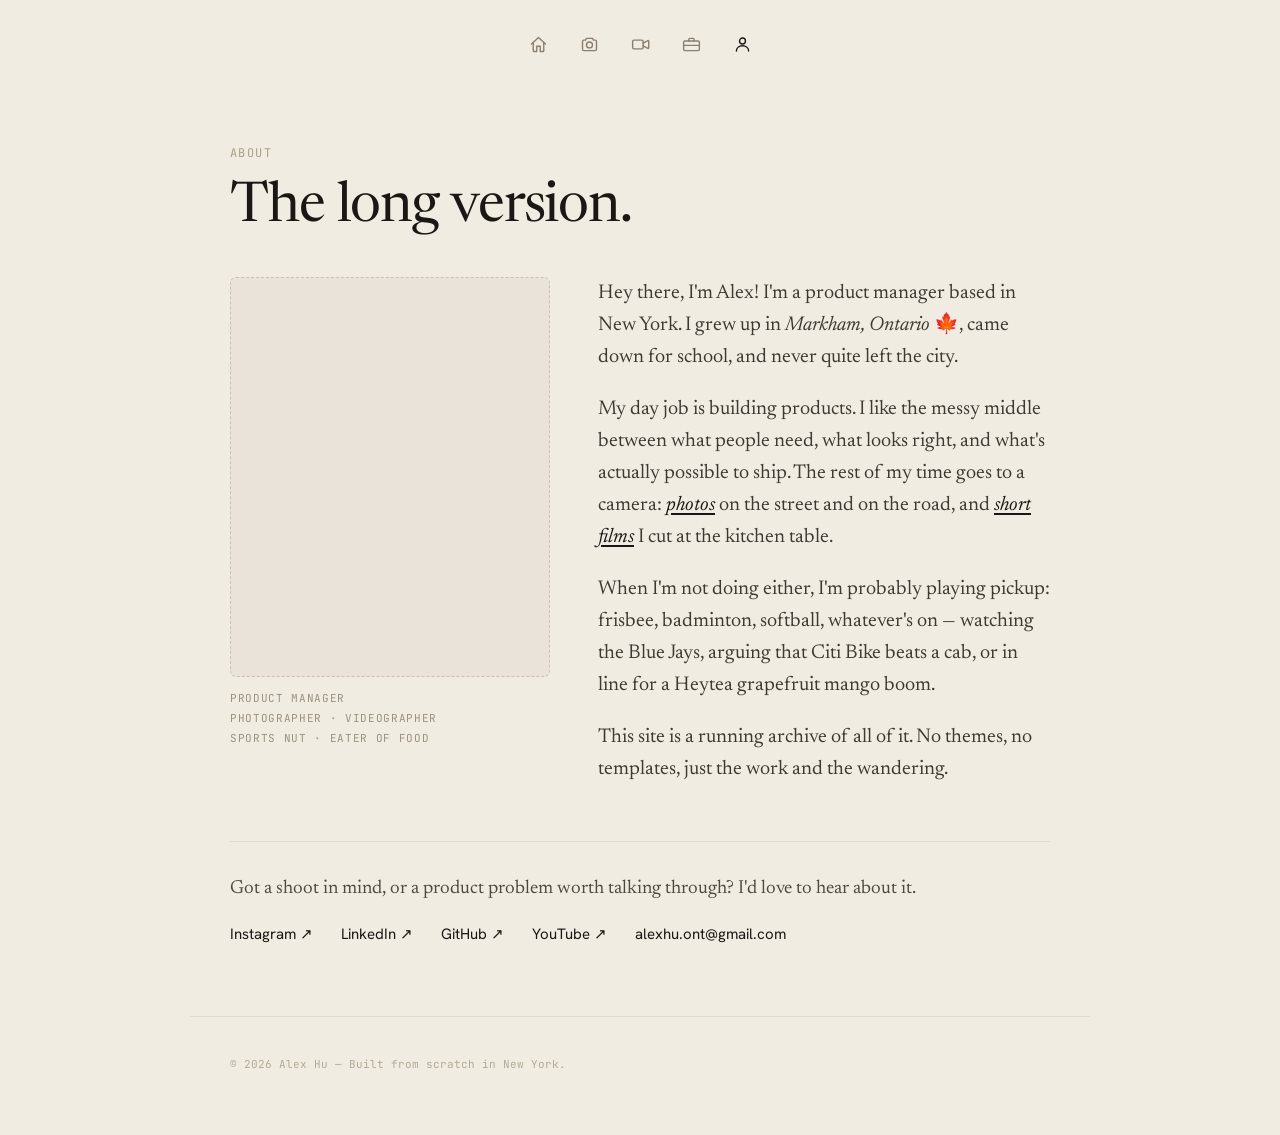
==== about.html @ 6176f82d "Portfolio site — initial" ====
<!DOCTYPE html>
<html lang="en">
<head>
<meta charset="utf-8">
<meta name="viewport" content="width=device-width, initial-scale=1">
<title>About — Alex Hu</title>
<link rel="preconnect" href="https://fonts.googleapis.com">
<link rel="preconnect" href="https://fonts.gstatic.com" crossorigin>
<link href="https://fonts.googleapis.com/css2?family=Newsreader:ital,opsz,wght@0,6..72,400;0,6..72,500;1,6..72,400;1,6..72,500&family=Hanken+Grotesk:wght@400;500;600&family=JetBrains+Mono:wght@400;500&display=swap" rel="stylesheet">
<link rel="stylesheet" href="style.css">
<script src="nav.js"></script>
</head>
<body>
<div style="font-family:'Hanken Grotesk',sans-serif;min-height:100vh;">

  <nav style="padding:34px 40px 6px;display:flex;justify-content:center;">
    <div style="display:flex;align-items:center;gap:30px;">
      <a href="index.html" class="nav-icon" title="Home" style="display:flex;color:#897F70;text-decoration:none;"><svg width="21" height="21" viewBox="0 0 24 24" fill="none" stroke="currentColor" stroke-width="1.6" stroke-linecap="round" stroke-linejoin="round"><path d="M4 11.5 12 4l8 7.5"/><path d="M6 10v9a1 1 0 0 0 1 1h3v-6h4v6h3a1 1 0 0 0 1-1v-9"/></svg></a>
      <a href="photos.html" class="nav-icon" title="Photos" style="display:flex;color:#897F70;text-decoration:none;"><svg width="21" height="21" viewBox="0 0 24 24" fill="none" stroke="currentColor" stroke-width="1.6" stroke-linecap="round" stroke-linejoin="round"><path d="M4 8.5a1.5 1.5 0 0 1 1.5-1.5h2l1-2h7l1 2h2A1.5 1.5 0 0 1 20 8.5v9A1.5 1.5 0 0 1 18.5 19h-13A1.5 1.5 0 0 1 4 17.5z"/><circle cx="12" cy="12.5" r="3.4"/></svg></a>
      <a href="videos.html" class="nav-icon" title="Videos" style="display:flex;color:#897F70;text-decoration:none;"><svg width="21" height="21" viewBox="0 0 24 24" fill="none" stroke="currentColor" stroke-width="1.6" stroke-linecap="round" stroke-linejoin="round"><rect x="3" y="7" width="12" height="10" rx="1.5"/><path d="M15 10.5 20.5 7.5a.6.6 0 0 1 .9.5v8a.6.6 0 0 1-.9.5L15 13.5"/></svg></a>
      <a href="work.html" class="nav-icon" title="Work" style="display:flex;color:#897F70;text-decoration:none;"><svg width="21" height="21" viewBox="0 0 24 24" fill="none" stroke="currentColor" stroke-width="1.6" stroke-linecap="round" stroke-linejoin="round"><rect x="3" y="8" width="18" height="11" rx="1.5"/><path d="M9 8V6a1 1 0 0 1 1-1h4a1 1 0 0 1 1 1v2"/><path d="M3 13h18"/></svg></a>
      <a href="about.html" class="nav-icon active" title="About" style="display:flex;color:#1B1714;text-decoration:none;"><svg width="21" height="21" viewBox="0 0 24 24" fill="none" stroke="currentColor" stroke-width="1.6" stroke-linecap="round" stroke-linejoin="round"><circle cx="12" cy="8" r="3.4"/><path d="M5 19.5c0-3.6 3.1-6 7-6s7 2.4 7 6"/></svg></a>
    </div>
  </nav>

  <header style="max-width:900px;margin:0 auto;padding:84px 40px 0;">
    <div style="font-family:'JetBrains Mono',monospace;font-size:12px;letter-spacing:0.12em;text-transform:uppercase;color:#aaa089;margin-bottom:18px;">About</div>
    <h1 style="font-family:'Newsreader',serif;font-weight:400;font-size:56px;line-height:1.04;letter-spacing:-0.02em;margin:0;color:#1B1714;">The long version.</h1>
  </header>

  <section class="about-grid" style="max-width:900px;margin:0 auto;padding:40px 40px 0;display:grid;grid-template-columns:320px 1fr;gap:48px;align-items:start;">
    <div>
      <div id="portrait-slot" class="img-slot r6" style="width:100%;aspect-ratio:4/5;">
        <div class="placeholder-label">Portrait</div>
      </div>
      <div style="font-family:'JetBrains Mono',monospace;font-size:11px;letter-spacing:0.06em;text-transform:uppercase;color:#9a917f;margin-top:12px;line-height:1.8;">Product Manager<br>Photographer · Videographer<br>Sports nut · Eater of food</div>
    </div>
    <div style="font-family:'Newsreader',serif;font-size:20px;line-height:1.6;color:#3e3a33;">
      <p style="margin:0 0 20px;">Hey there, I'm Alex! I'm a product manager based in New York. I grew up in <span style="font-style:italic;">Markham, Ontario</span> 🍁, came down for school, and never quite left the city.</p>
      <p style="margin:0 0 20px;">My day job is building products. I like the messy middle between what people need, what looks right, and what's actually possible to ship. The rest of my time goes to a camera: <a href="photos.html" class="prose-link" style="color:#1B1714;font-style:italic;text-decoration:underline;text-underline-offset:3px;">photos</a> on the street and on the road, and <a href="videos.html" class="prose-link" style="color:#1B1714;font-style:italic;text-decoration:underline;text-underline-offset:3px;">short films</a> I cut at the kitchen table.</p>
      <p style="margin:0 0 20px;">When I'm not doing either, I'm probably playing pickup: frisbee, badminton, softball, whatever's on — watching the Blue Jays, arguing that Citi Bike beats a cab, or in line for a Heytea grapefruit mango boom.</p>
      <p style="margin:0;">This site is a running archive of all of it. No themes, no templates, just the work and the wandering.</p>
    </div>
  </section>

  <section style="max-width:900px;margin:0 auto;padding:56px 40px 0;">
    <div style="border-top:1px solid #E2DBCC;padding-top:32px;">
      <p style="font-family:'Newsreader',serif;font-size:19px;line-height:1.55;color:#4f4942;margin:0 0 20px;">Got a shoot in mind, or a product problem worth talking through? I'd love to hear about it.</p>
      <div style="display:flex;gap:28px;flex-wrap:wrap;font-size:15px;">
        <a href="https://www.instagram.com/ah.50mm/" target="_blank" class="work-link" style="color:#1B1714;text-decoration:none;">Instagram ↗</a>
        <a href="https://www.linkedin.com/in/alex-hu00/" target="_blank" class="work-link" style="color:#1B1714;text-decoration:none;">LinkedIn ↗</a>
        <a href="https://github.com/alexhu00" target="_blank" class="work-link" style="color:#1B1714;text-decoration:none;">GitHub ↗</a>
        <a href="https://youtube.com" target="_blank" class="work-link" style="color:#1B1714;text-decoration:none;">YouTube ↗</a>
        <a href="mailto:alexhu.ont@gmail.com" class="work-link" style="color:#1B1714;text-decoration:none;">alexhu.ont@gmail.com</a>
      </div>
    </div>
  </section>

  <footer style="max-width:900px;margin:72px auto 0;padding:40px 40px 64px;border-top:1px solid #E2DBCC;">
    <div style="font-family:'JetBrains Mono',monospace;font-size:11px;color:#b3a997;">© 2026 Alex Hu — Built from scratch in New York.</div>
  </footer>

</div>

<script>
// Load portrait from content.json if provided
fetch('content.json').then(r => r.json()).then(data => {
  const src = data.about && data.about.portrait;
  if (src) {
    const slot = document.getElementById('portrait-slot');
    const img = document.createElement('img');
    img.src = src; img.alt = 'Alex Hu';
    img.onerror = () => { slot.innerHTML = '<div class="placeholder-label">Portrait</div>'; };
    slot.innerHTML = '';
    slot.appendChild(img);
    slot.classList.add('has-image');
  }
}).catch(() => {});
</script>
</body>
</html>
---- style.css ----
*, *::before, *::after { box-sizing: border-box; }

body {
  margin: 0;
  background: #F1ECE2;
  color: #1B1714;
  -webkit-font-smoothing: antialiased;
}

a { transition: color .25s ease; }

.img-slot {
  display: block;
  background: rgba(137,127,112,0.08);
  border: 1px dashed #cdc3ac;
  border-radius: 4px;
  position: relative;
  overflow: hidden;
}

.img-slot.r6 { border-radius: 6px; }

.img-slot img {
  width: 100%;
  height: 100%;
  object-fit: cover;
  display: block;
  border-radius: inherit;
}

.img-slot .placeholder-label {
  position: absolute;
  inset: 0;
  display: flex;
  align-items: center;
  justify-content: center;
  font-family: 'JetBrains Mono', monospace;
  font-size: 11px;
  letter-spacing: 0.06em;
  text-transform: uppercase;
  color: #b3a997;
  pointer-events: none;
}

.img-slot.has-image .placeholder-label { display: none; }

/* Photo grid: natural aspect ratio, no crop */
.img-slot.photo-natural { border: none; background: none; overflow: visible; }
.img-slot.photo-natural img { width: 100%; height: auto; object-fit: unset; border-radius: 4px; }

/* Scroll reveal */
.reveal {
  opacity: 0;
  transform: translateY(4px);
  transition: opacity 0.6s ease, transform 0.6s ease;
}
.reveal.visible {
  opacity: 1;
  transform: none;
}

.nav-icon:hover { color: #1B1714 !important; }
.nav-icon.active { color: #1B1714 !important; }

.footer-link:hover { color: #897F70 !important; }
.work-link:hover { color: #897F70 !important; }
.prose-link:hover { color: #897F70 !important; }

.status-btn {
  display: flex;
  align-items: center;
  gap: 10px;
  background: rgba(137,127,112,0.06);
  border: none;
  border-radius: 999px;
  padding: 6px 12px;
  cursor: pointer;
  -webkit-appearance: none;
  transition: background .2s ease, transform .2s ease, box-shadow .2s ease;
  box-shadow: 0 1px 2px rgba(27,23,20,0.03);
}
.status-btn:hover {
  background: rgba(137,127,112,0.14);
  transform: translateY(-1px);
  box-shadow: 0 3px 8px rgba(27,23,20,0.08);
}
.status-btn .arrow { transition: transform .35s ease; }
.status-btn:hover .arrow { transform: rotate(180deg); }

.tab-btn {
  font-family: 'JetBrains Mono', monospace;
  font-size: 12px;
  letter-spacing: 0.07em;
  text-transform: uppercase;
  border: none;
  border-radius: 999px;
  padding: 9px 18px;
  cursor: pointer;
  -webkit-appearance: none;
  transition: color .2s, background .2s;
}
.tab-btn.active { color: #1B1714; background: #E5DCC6; }
.tab-btn.inactive { color: #897F70; background: none; }
.tab-btn.inactive:hover { color: #1B1714; }

.lightbox {
  position: fixed;
  inset: 0;
  background: rgba(20,17,14,0.92);
  z-index: 50;
  display: flex;
  align-items: center;
  justify-content: center;
  cursor: zoom-out;
}
.lightbox img {
  max-width: 90vw;
  max-height: 90vh;
  object-fit: contain;
  border-radius: 4px;
  box-shadow: 0 30px 80px rgba(0,0,0,0.5);
}
.lightbox-close {
  position: absolute;
  top: 28px;
  right: 32px;
  width: 40px;
  height: 40px;
  border-radius: 999px;
  border: none;
  background: rgba(255,255,255,0.12);
  color: #f5f1e8;
  font-size: 20px;
  cursor: pointer;
  display: flex;
  align-items: center;
  justify-content: center;
}

@keyframes dotPulse {
  0% { box-shadow: 0 0 0 0 rgba(111,156,106,0.45); }
  70% { box-shadow: 0 0 0 10px rgba(111,156,106,0); }
  100% { box-shadow: 0 0 0 0 rgba(111,156,106,0); }
}
@keyframes waveWiggle {
  0%, 100% { transform: rotate(0deg); }
  15% { transform: rotate(-20deg); }
  30% { transform: rotate(16deg); }
  45% { transform: rotate(-16deg); }
  60% { transform: rotate(14deg); }
  75% { transform: rotate(-8deg); }
  90% { transform: rotate(4deg); }
}
@keyframes popIn {
  0% { transform: scale(0.3); opacity: 0.5; }
  60% { transform: scale(1.2); opacity: 1; }
  100% { transform: scale(1); opacity: 1; }
}
@keyframes cameraPop {
  0%   { transform: scale(0.5) rotate(-6deg); }
  15%  { transform: scale(1.25) rotate(3deg); }
  24%  { transform: scale(0.95) rotate(-2deg); }
  34%  { transform: scale(1.05) rotate(1deg); }
  100% { transform: scale(1) rotate(0deg); }
}
@keyframes laptopOpen {
  0%   { transform: scaleY(0.15); }
  40%  { transform: scaleY(1.18); }
  65%  { transform: scaleY(0.94); }
  100% { transform: scaleY(1); }
}
@keyframes basketballBounce {
  0%   { transform: translateY(0) scale(1,1); }
  15%  { transform: translateY(-26px) scale(1,1); }
  30%  { transform: translateY(0) scale(1.15,0.85); }
  45%  { transform: translateY(-14px) scale(1,1); }
  60%  { transform: translateY(0) scale(1.08,0.92); }
  72%  { transform: translateY(-6px) scale(1,1); }
  84%  { transform: translateY(0) scale(1.04,0.96); }
  100% { transform: translateY(0) scale(1,1); }
}
@keyframes ballHit {
  0%   { transform: translate(0, 0) scale(0.6); opacity: 0; }
  10%  { transform: scale(1); opacity: 1; }
  32%  { transform: scale(1.35); }
  40%  { transform: translate(0, 0) scale(1) rotate(0deg); opacity: 1; }
  100% { transform: translate(480px, -90px) rotate(720deg) scale(0.7); opacity: 0; }
}
@keyframes frisbeeFly {
  0%   { transform: translate(0, 0) scaleY(0.55); opacity: 0; }
  8%   { opacity: 1; }
  90%  { opacity: 1; }
  100% { transform: translate(300px, -42px) scaleY(0.55); opacity: 0; }
}
@keyframes trainDash {
  0%   { transform: translateX(0); opacity: 1; }
  100% { transform: translateX(-380px); opacity: 0; }
}
@keyframes flashPulse {
  0%, 16%  { opacity: 0; }
  22%      { opacity: 0.95; }
  32%, 100% { opacity: 0; }
}
@keyframes fadeUp {
  from { opacity: 0; transform: translateY(14px); }
  to   { opacity: 1; transform: none; }
}

.photo-grid-item { cursor: zoom-in; }
.photo-grid-item:hover .img-slot { opacity: 0.88; }

.work-card:hover { opacity: 0.85; }

@media (max-width: 700px) {
  .home-grid { grid-template-columns: repeat(2, 1fr) !important; }
  .work-grid-2 { grid-template-columns: 1fr !important; }
  .work-grid-3 { grid-template-columns: 1fr !important; }
  .about-grid { grid-template-columns: 1fr !important; }
  .video-grid { grid-template-columns: repeat(2, 1fr) !important; }
  .photo-grid { grid-template-columns: repeat(2, 1fr) !important; }
  nav { padding: 20px 20px 6px !important; }
  header { padding-left: 20px !important; padding-right: 20px !important; }
  section { padding-left: 20px !important; padding-right: 20px !important; }
  footer { padding-left: 20px !important; padding-right: 20px !important; }
  h1 { font-size: 38px !important; }
}
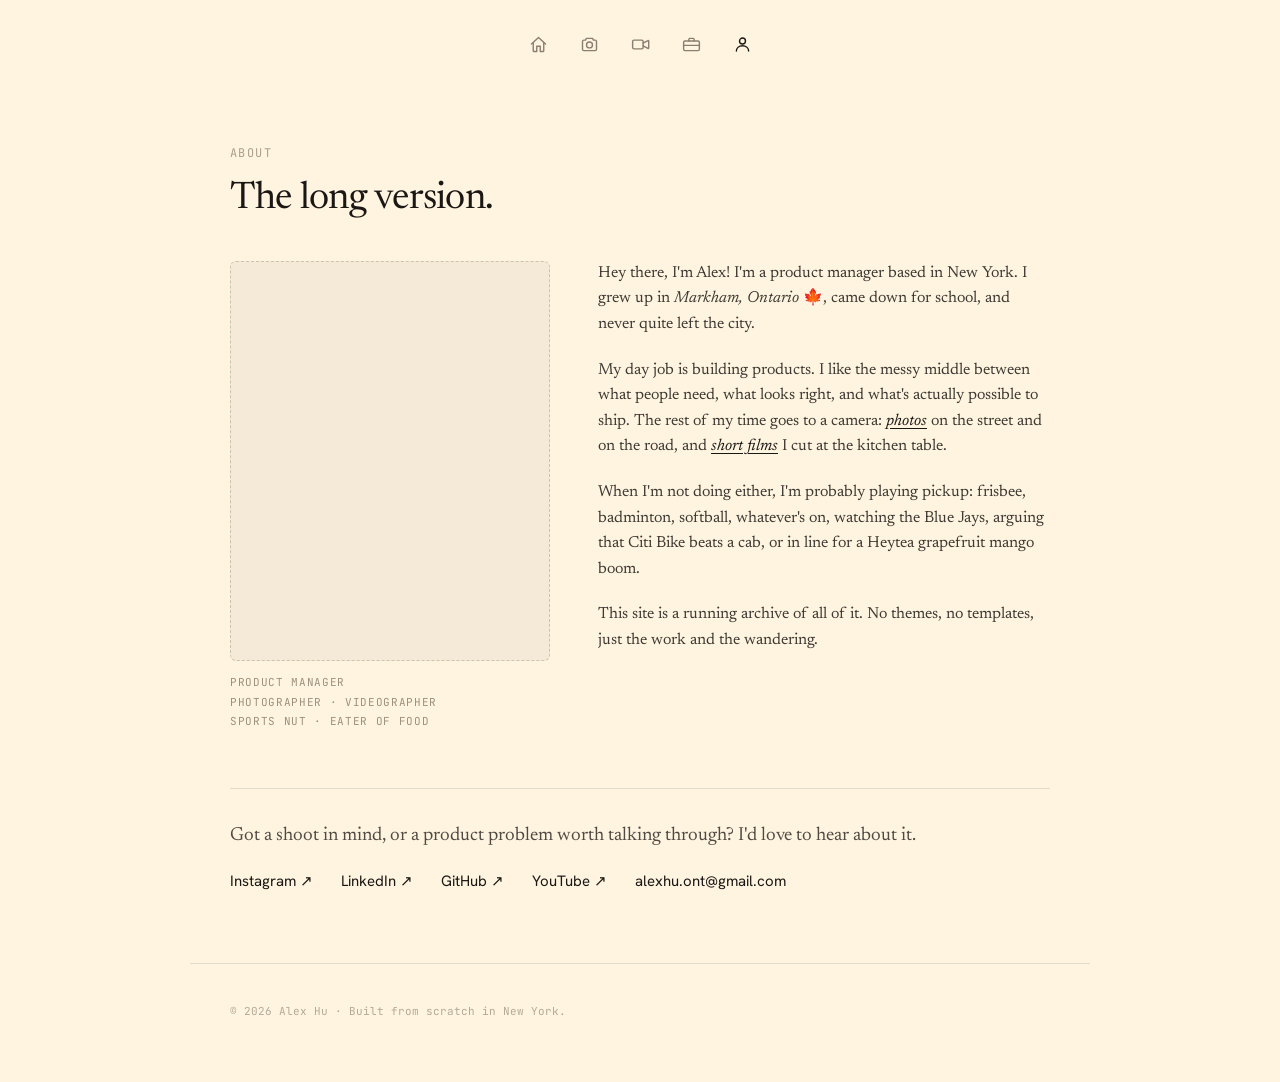
==== commit d6f39583: "Redesign home hero as animated subway map, populate work section, polish site details - Replace home" ====
--- a/about.html
+++ b/about.html
@@ -3,10 +3,11 @@
 <head>
 <meta charset="utf-8">
 <meta name="viewport" content="width=device-width, initial-scale=1">
-<title>About — Alex Hu</title>
+<title>About · Alex Hu</title>
 <link rel="preconnect" href="https://fonts.googleapis.com">
 <link rel="preconnect" href="https://fonts.gstatic.com" crossorigin>
 <link href="https://fonts.googleapis.com/css2?family=Newsreader:ital,opsz,wght@0,6..72,400;0,6..72,500;1,6..72,400;1,6..72,500&family=Hanken+Grotesk:wght@400;500;600&family=JetBrains+Mono:wght@400;500&display=swap" rel="stylesheet">
+<link rel="icon" type="image/svg+xml" href="favicon.svg">
 <link rel="stylesheet" href="style.css">
 <script src="nav.js"></script>
 </head>
@@ -24,27 +25,27 @@
   </nav>
 
   <header style="max-width:900px;margin:0 auto;padding:84px 40px 0;">
-    <div style="font-family:'JetBrains Mono',monospace;font-size:12px;letter-spacing:0.12em;text-transform:uppercase;color:#aaa089;margin-bottom:18px;">About</div>
-    <h1 style="font-family:'Newsreader',serif;font-weight:400;font-size:56px;line-height:1.04;letter-spacing:-0.02em;margin:0;color:#1B1714;">The long version.</h1>
+    <div class="reveal" style="font-family:'JetBrains Mono',monospace;font-size:12px;letter-spacing:0.12em;text-transform:uppercase;color:#aaa089;margin-bottom:18px;transition-delay:0.1s;">About</div>
+    <h1 class="reveal" style="font-family:'Newsreader',serif;font-weight:400;font-size:38px;line-height:1.1;letter-spacing:-0.02em;margin:0;color:#1B1714;transition-delay:0.1s;">The long version.</h1>
   </header>
 
   <section class="about-grid" style="max-width:900px;margin:0 auto;padding:40px 40px 0;display:grid;grid-template-columns:320px 1fr;gap:48px;align-items:start;">
-    <div>
+    <div class="reveal" style="transition-delay:0.1s;">
       <div id="portrait-slot" class="img-slot r6" style="width:100%;aspect-ratio:4/5;">
         <div class="placeholder-label">Portrait</div>
       </div>
       <div style="font-family:'JetBrains Mono',monospace;font-size:11px;letter-spacing:0.06em;text-transform:uppercase;color:#9a917f;margin-top:12px;line-height:1.8;">Product Manager<br>Photographer · Videographer<br>Sports nut · Eater of food</div>
     </div>
-    <div style="font-family:'Newsreader',serif;font-size:20px;line-height:1.6;color:#3e3a33;">
+    <div class="reveal" style="font-family:'Newsreader',serif;font-size:16px;line-height:1.6;color:#3e3a33;transition-delay:0.1s;">
       <p style="margin:0 0 20px;">Hey there, I'm Alex! I'm a product manager based in New York. I grew up in <span style="font-style:italic;">Markham, Ontario</span> 🍁, came down for school, and never quite left the city.</p>
       <p style="margin:0 0 20px;">My day job is building products. I like the messy middle between what people need, what looks right, and what's actually possible to ship. The rest of my time goes to a camera: <a href="photos.html" class="prose-link" style="color:#1B1714;font-style:italic;text-decoration:underline;text-underline-offset:3px;">photos</a> on the street and on the road, and <a href="videos.html" class="prose-link" style="color:#1B1714;font-style:italic;text-decoration:underline;text-underline-offset:3px;">short films</a> I cut at the kitchen table.</p>
-      <p style="margin:0 0 20px;">When I'm not doing either, I'm probably playing pickup: frisbee, badminton, softball, whatever's on — watching the Blue Jays, arguing that Citi Bike beats a cab, or in line for a Heytea grapefruit mango boom.</p>
+      <p style="margin:0 0 20px;">When I'm not doing either, I'm probably playing pickup: frisbee, badminton, softball, whatever's on, watching the Blue Jays, arguing that Citi Bike beats a cab, or in line for a Heytea grapefruit mango boom.</p>
       <p style="margin:0;">This site is a running archive of all of it. No themes, no templates, just the work and the wandering.</p>
     </div>
   </section>
 
   <section style="max-width:900px;margin:0 auto;padding:56px 40px 0;">
-    <div style="border-top:1px solid #E2DBCC;padding-top:32px;">
+    <div class="reveal" style="border-top:1px solid #E2DBCC;padding-top:32px;transition-delay:0.1s;">
       <p style="font-family:'Newsreader',serif;font-size:19px;line-height:1.55;color:#4f4942;margin:0 0 20px;">Got a shoot in mind, or a product problem worth talking through? I'd love to hear about it.</p>
       <div style="display:flex;gap:28px;flex-wrap:wrap;font-size:15px;">
         <a href="https://www.instagram.com/ah.50mm/" target="_blank" class="work-link" style="color:#1B1714;text-decoration:none;">Instagram ↗</a>
@@ -57,7 +58,7 @@
   </section>
 
   <footer style="max-width:900px;margin:72px auto 0;padding:40px 40px 64px;border-top:1px solid #E2DBCC;">
-    <div style="font-family:'JetBrains Mono',monospace;font-size:11px;color:#b3a997;">© 2026 Alex Hu — Built from scratch in New York.</div>
+    <div style="font-family:'JetBrains Mono',monospace;font-size:11px;color:#b3a997;">© 2026 Alex Hu · Built from scratch in New York.</div>
   </footer>
 
 </div>
--- a/style.css
+++ b/style.css
@@ -1,8 +1,10 @@
 *, *::before, *::after { box-sizing: border-box; }
+
+html { scroll-behavior: smooth; }
 
 body {
   margin: 0;
-  background: #F1ECE2;
+  background: #FEF4E0;
   color: #1B1714;
   -webkit-font-smoothing: antialiased;
 }
@@ -102,6 +104,29 @@
 .tab-btn.active { color: #1B1714; background: #E5DCC6; }
 .tab-btn.inactive { color: #897F70; background: none; }
 .tab-btn.inactive:hover { color: #1B1714; }
+
+.link-cta {
+  display: inline-flex;
+  align-items: center;
+  gap: 8px;
+  background: #1B1714;
+  color: #F1ECE2 !important;
+  font-family: 'JetBrains Mono', monospace;
+  font-size: 13px;
+  letter-spacing: 0.02em;
+  text-decoration: none;
+  padding: 12px 20px;
+  border-radius: 999px;
+  transition: background .2s ease, transform .2s ease, box-shadow .2s ease;
+  box-shadow: 0 1px 2px rgba(27,23,20,0.08);
+}
+.link-cta:hover {
+  background: #3a332c;
+  transform: translateY(-1px);
+  box-shadow: 0 6px 16px rgba(27,23,20,0.18);
+}
+.link-cta .arrow { display:inline-block; transition: transform .25s ease; }
+.link-cta:hover .arrow { transform: translateX(3px); }
 
 .lightbox {
   position: fixed;
@@ -205,6 +230,113 @@
   from { opacity: 0; transform: translateY(14px); }
   to   { opacity: 1; transform: none; }
 }
+@keyframes pingPulse {
+  0%   { transform: scale(1); opacity: 0.6; }
+  100% { transform: scale(3.2); opacity: 0; }
+}
+
+/* Home hero — animated subway map */
+.hero-section { background: #FEF4E0; }
+.hero { position: relative; width: 100%; height: 100vh; height: 100dvh; overflow: hidden; }
+.city-toggle-input { position: absolute; width: 0; height: 0; opacity: 0; pointer-events: none; }
+
+.hero-map-wrap { position: absolute; inset: 0; }
+.k-map { position: absolute; inset: 0; width: 100%; height: 100%; display: block; }
+.k-line { cursor: pointer; }
+.k-track { transition: stroke-width .25s ease; stroke-dasharray: 2000; stroke-dashoffset: 2000; }
+.k-train { pointer-events: none; opacity: 0; }
+.k-stopgrp { opacity: 0; transition: opacity .3s ease; pointer-events: none; }
+
+.station-chip-layer { position: absolute; inset: 0; pointer-events: none; z-index: 4; overflow: hidden; }
+
+#k-torMap, #k-torStops { display: none; }
+#k-city:checked ~ .hero-map-wrap #k-nycMap,
+#k-city:checked ~ .hero-map-wrap #k-nycStops { display: none; }
+#k-city:checked ~ .hero-map-wrap #k-torMap,
+#k-city:checked ~ .hero-map-wrap #k-torStops { display: block; }
+
+.k-map:has(#k1-7:hover) #ks-7,
+.k-map:has(#k1-L:hover) #ks-L,
+.k-map:has(#k1-6:hover) #ks-6,
+.k-map:has(#k1-E:hover) #ks-E,
+.k-map:has(#k1-Q:hover) #ks-Q,
+.k-map:has(#k1-M:hover) #ks-M,
+.k-map:has(#kt-1:hover) #kts-1,
+.k-map:has(#kt-2:hover) #kts-2,
+.k-map:has(#kt-5:hover) #kts-5,
+.k-map:has(#kt-4:hover) #kts-4,
+.k-map:has(#kt-sc:hover) #kts-sc { opacity: 1; }
+
+.k-map:has(#k1-7:hover) #k-7,
+.k-map:has(#k1-L:hover) #k-L,
+.k-map:has(#k1-6:hover) #k-6,
+.k-map:has(#k1-E:hover) #k-E,
+.k-map:has(#k1-Q:hover) #k-Q,
+.k-map:has(#k1-M:hover) #k-M,
+.k-map:has(#kt-1:hover) #ktr-1,
+.k-map:has(#kt-2:hover) #ktr-2,
+.k-map:has(#kt-5:hover) #ktr-5,
+.k-map:has(#kt-4:hover) #ktr-4 { stroke-width: 6; }
+
+.hero-topbar { position: absolute; top: 22px; left: 0; right: 0; max-width: 1200px; margin: 0 auto; padding: 0 44px; display: grid; grid-template-columns: 1fr auto 1fr; align-items: center; column-gap: 14px; z-index: 3; pointer-events: none; }
+.hero-topbar-spacer { grid-column: 3; }
+.hero-nav { grid-column: 2; display: flex; justify-content: center; gap: 30px; pointer-events: auto; }
+.hero-city-toggle { grid-column: 1; justify-self: start; pointer-events: auto; }
+.hero-menu-btn { display: none; }
+.hero-mobile-menu { display: none; }
+.hero-menu-backdrop { display: none; }
+
+.hero-content { position: relative; max-width: 1200px; margin: 0 auto; height: 100%; z-index: 2; pointer-events: none; }
+.hero-intro { position: absolute; left: 0; bottom: 46px; padding: 0 44px; max-width: 600px; pointer-events: none; opacity: 0; transform: translateY(4px); transition: opacity .6s ease, transform .6s ease; }
+.hero-intro.visible { opacity: 1; transform: none; }
+.hero-intro h1 { font-family: 'Crimson Text', serif; font-weight: 400; font-size: 34px; line-height: 1.05; letter-spacing: -0.01em; margin: 0; color: #1B1714; }
+.hero-intro p { font-family: 'Crimson Text', serif; font-size: 15px; line-height: 1.5; color: #6a635a; margin: 10px 0 12px; max-width: 420px; }
+.hero-hint { font-family: 'IBM Plex Mono', monospace; font-size: 9px; letter-spacing: 0.04em; color: #c3b99e; margin: 0; pointer-events: auto; }
+
+.city-toggle { display: inline-flex; align-items: center; gap: 8px; background: #FEF4E0; border: 1px solid rgba(27,23,20,0.14); border-radius: 999px; padding: 7px 14px; cursor: pointer; font-family: 'IBM Plex Mono', monospace; font-size: 12px; letter-spacing: 0.08em; box-shadow: 0 1px 4px rgba(27,23,20,0.1); pointer-events: auto; }
+.toggle-divider { width: 1px; height: 11px; background: rgba(137,127,112,0.35); }
+.lbl-nyc { color: #1B1714; font-weight: 700; }
+.lbl-tor { color: #b0a488; font-weight: 700; }
+#k-city:checked ~ .hero-topbar .lbl-nyc { color: #b0a488; }
+#k-city:checked ~ .hero-topbar .lbl-tor { color: #1B1714; }
+
+.station-chip { position: absolute; top: 0; left: 0; opacity: 0; pointer-events: none; transition: opacity .15s ease; z-index: 6; width: max-content; max-width: 220px; text-align: center; background: #FEF4E0; border: 1px solid rgba(0,0,0,0.08); border-radius: 8px; padding: 9px 16px; box-shadow: 0 2px 10px rgba(27,23,20,0.15); }
+.station-chip.visible { opacity: 1; }
+.station-chip .chip-label { display: block; font-family: 'IBM Plex Mono', monospace; font-size: 11px; font-weight: 700; letter-spacing: 0.05em; text-transform: uppercase; color: #1B1714; }
+.station-chip .chip-desc { display: block; font-family: 'Crimson Text', serif; font-style: italic; font-size: 13px; color: #4f4942; margin-top: 2px; }
+
+.hero-scroll-cue { position: absolute; left: 50%; bottom: 28px; transform: translateX(-50%); display: flex; flex-direction: column; align-items: center; gap: 8px; z-index: 3; color: #897F70; text-decoration: none; font-family: 'IBM Plex Mono', monospace; font-size: 10px; letter-spacing: 0.12em; text-transform: uppercase; pointer-events: auto; }
+.hero-scroll-cue:hover { color: #1B1714; }
+.hero-scroll-cue svg { animation: scrollBounce 1.8s ease-in-out infinite; }
+@keyframes scrollBounce {
+  0%, 100% { transform: translateY(0); opacity: 0.6; }
+  50%      { transform: translateY(5px); opacity: 1; }
+}
+
+@media (max-width: 700px) {
+  .hero { display: flex; flex-direction: column; }
+  .hero-map-wrap { position: relative; flex: 0 0 66vh; flex: 0 0 66dvh; }
+  .hero-map-wrap::after { content: ''; position: absolute; left: 0; right: 0; bottom: 0; height: 60px; background: linear-gradient(to bottom, rgba(254,244,224,0), #FEF4E0); pointer-events: none; }
+
+  .hero-topbar { top: 16px; padding: 0 16px; column-gap: 10px; grid-template-columns: auto auto; justify-content: space-between; }
+  .hero-topbar-spacer { display: none; }
+  .hero-nav { display: none; }
+  .hero-city-toggle { grid-column: 1; padding: 6px 10px; font-size: 10px; gap: 6px; }
+
+  .hero-menu-btn { grid-column: 2; justify-self: end; display: flex; align-items: center; justify-content: center; width: 32px; height: 32px; border-radius: 999px; background: #FEF4E0; border: 1px solid rgba(27,23,20,0.14); box-shadow: 0 1px 4px rgba(27,23,20,0.1); color: #1B1714; cursor: pointer; pointer-events: auto; }
+
+  #hero-menu-toggle:checked ~ .hero-menu-backdrop { display: block; }
+  #hero-menu-toggle:checked ~ .hero-mobile-menu { display: flex; }
+  .hero-menu-backdrop { position: fixed; inset: 0; background: rgba(27,23,20,0.35); z-index: 19; }
+  .hero-mobile-menu { position: fixed; top: 0; right: 0; bottom: 0; width: 68vw; max-width: 270px; flex-direction: column; gap: 2px; background: #FEF4E0; z-index: 20; padding: 84px 28px 28px; box-shadow: -10px 0 30px rgba(27,23,20,0.16); }
+  .hero-mobile-menu a { font-family: 'Crimson Text', serif; font-size: 21px; color: #1B1714; text-decoration: none; padding: 13px 0; border-bottom: 1px solid rgba(27,23,20,0.08); }
+
+  .hero-content { max-width: none; height: auto; flex: 1; display: flex; flex-direction: column; justify-content: flex-end; padding-bottom: 16px; }
+  .hero-intro { position: static; padding: 0 20px 0; max-width: none; pointer-events: auto; }
+  .hero-intro h1 { font-size: 28px; }
+  .hero-intro p { margin: 8px 0 10px; }
+  .hero-scroll-cue { position: static; align-self: center; transform: none; margin-top: 14px; }
+}
 
 .photo-grid-item { cursor: zoom-in; }
 .photo-grid-item:hover .img-slot { opacity: 0.88; }
@@ -220,7 +352,7 @@
   .photo-grid { grid-template-columns: repeat(2, 1fr) !important; }
   nav { padding: 20px 20px 6px !important; }
   header { padding-left: 20px !important; padding-right: 20px !important; }
-  section { padding-left: 20px !important; padding-right: 20px !important; }
+  section:not(.hero-section) { padding-left: 20px !important; padding-right: 20px !important; }
   footer { padding-left: 20px !important; padding-right: 20px !important; }
   h1 { font-size: 38px !important; }
 }
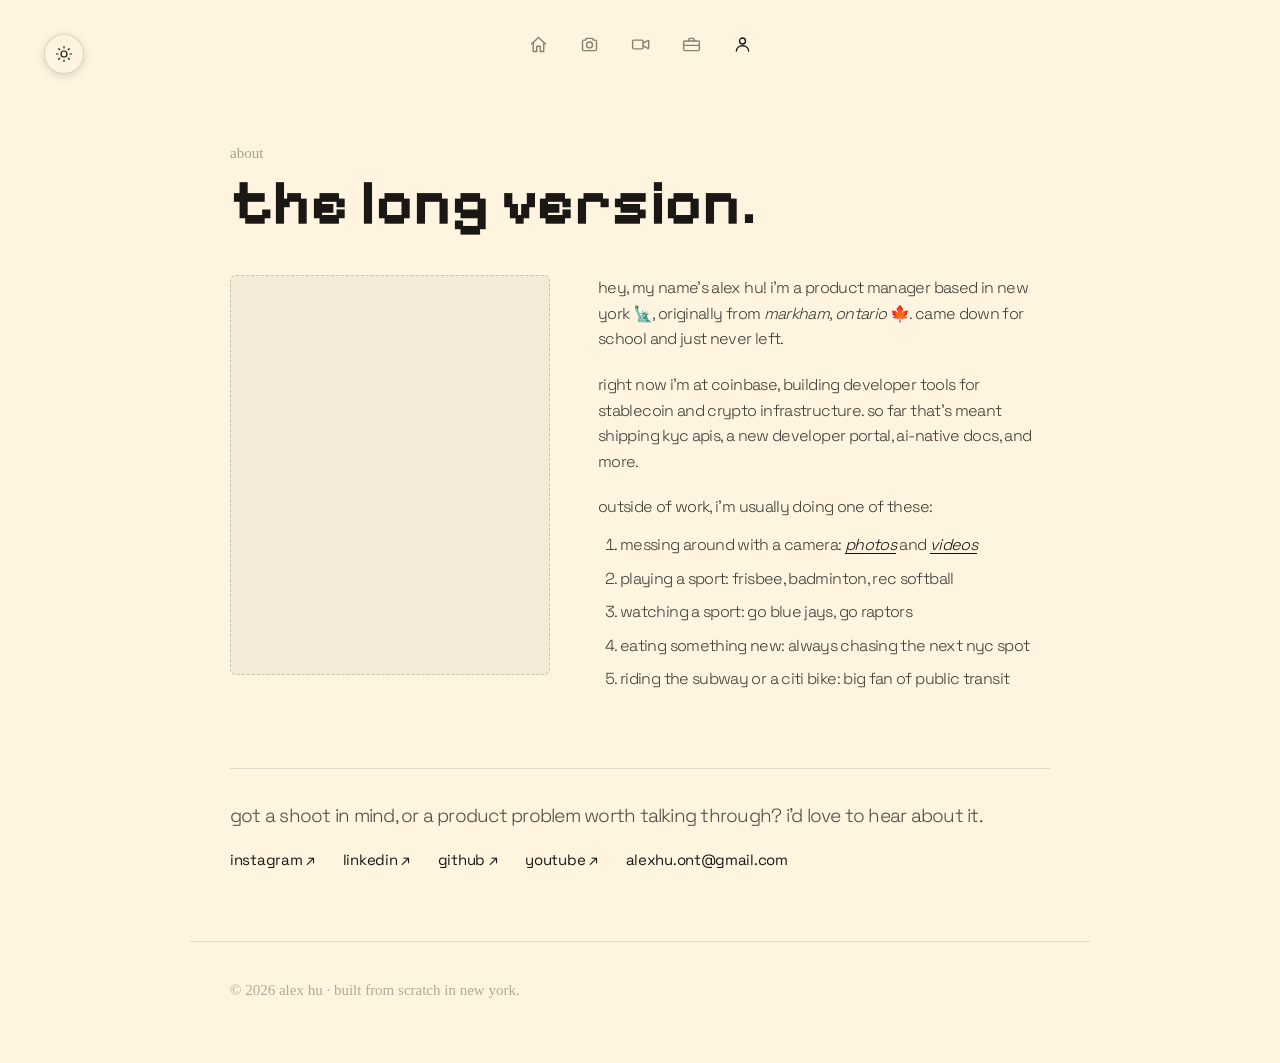
==== commit a14d9b9d: "Rebrand site to a unified pixel/bitmap type system, add dark mode, and polish bio copy - Adopt PP Ne" ====
--- a/about.html
+++ b/about.html
@@ -6,7 +6,7 @@
 <title>About · Alex Hu</title>
 <link rel="preconnect" href="https://fonts.googleapis.com">
 <link rel="preconnect" href="https://fonts.gstatic.com" crossorigin>
-<link href="https://fonts.googleapis.com/css2?family=Newsreader:ital,opsz,wght@0,6..72,400;0,6..72,500;1,6..72,400;1,6..72,500&family=Hanken+Grotesk:wght@400;500;600&family=JetBrains+Mono:wght@400;500&display=swap" rel="stylesheet">
+<link href="https://fonts.googleapis.com/css2?family=Newsreader:ital,opsz,wght@0,6..72,400;0,6..72,500;1,6..72,400;1,6..72,500&family=Hanken+Grotesk:wght@400;500;600&family=JetBrains+Mono:wght@400;500&family=Space+Grotesk:wght@300;400;500;600;700&family=Outfit:wght@400;500;600&family=Pixelify+Sans:wght@400;500;600;700&display=swap" rel="stylesheet">
 <link rel="icon" type="image/svg+xml" href="favicon.svg">
 <link rel="stylesheet" href="style.css">
 <script src="nav.js"></script>
@@ -14,7 +14,7 @@
 <body>
 <div style="font-family:'Hanken Grotesk',sans-serif;min-height:100vh;">
 
-  <nav style="padding:34px 40px 6px;display:flex;justify-content:center;">
+  <nav class="desktop-nav" style="padding:34px 40px 6px;display:flex;justify-content:center;">
     <div style="display:flex;align-items:center;gap:30px;">
       <a href="index.html" class="nav-icon" title="Home" style="display:flex;color:#897F70;text-decoration:none;"><svg width="21" height="21" viewBox="0 0 24 24" fill="none" stroke="currentColor" stroke-width="1.6" stroke-linecap="round" stroke-linejoin="round"><path d="M4 11.5 12 4l8 7.5"/><path d="M6 10v9a1 1 0 0 0 1 1h3v-6h4v6h3a1 1 0 0 0 1-1v-9"/></svg></a>
       <a href="photos.html" class="nav-icon" title="Photos" style="display:flex;color:#897F70;text-decoration:none;"><svg width="21" height="21" viewBox="0 0 24 24" fill="none" stroke="currentColor" stroke-width="1.6" stroke-linecap="round" stroke-linejoin="round"><path d="M4 8.5a1.5 1.5 0 0 1 1.5-1.5h2l1-2h7l1 2h2A1.5 1.5 0 0 1 20 8.5v9A1.5 1.5 0 0 1 18.5 19h-13A1.5 1.5 0 0 1 4 17.5z"/><circle cx="12" cy="12.5" r="3.4"/></svg></a>
@@ -34,13 +34,18 @@
       <div id="portrait-slot" class="img-slot r6" style="width:100%;aspect-ratio:4/5;">
         <div class="placeholder-label">Portrait</div>
       </div>
-      <div style="font-family:'JetBrains Mono',monospace;font-size:11px;letter-spacing:0.06em;text-transform:uppercase;color:#9a917f;margin-top:12px;line-height:1.8;">Product Manager<br>Photographer · Videographer<br>Sports nut · Eater of food</div>
     </div>
     <div class="reveal" style="font-family:'Newsreader',serif;font-size:16px;line-height:1.6;color:#3e3a33;transition-delay:0.1s;">
-      <p style="margin:0 0 20px;">Hey there, I'm Alex! I'm a product manager based in New York. I grew up in <span style="font-style:italic;">Markham, Ontario</span> 🍁, came down for school, and never quite left the city.</p>
-      <p style="margin:0 0 20px;">My day job is building products. I like the messy middle between what people need, what looks right, and what's actually possible to ship. The rest of my time goes to a camera: <a href="photos.html" class="prose-link" style="color:#1B1714;font-style:italic;text-decoration:underline;text-underline-offset:3px;">photos</a> on the street and on the road, and <a href="videos.html" class="prose-link" style="color:#1B1714;font-style:italic;text-decoration:underline;text-underline-offset:3px;">short films</a> I cut at the kitchen table.</p>
-      <p style="margin:0 0 20px;">When I'm not doing either, I'm probably playing pickup: frisbee, badminton, softball, whatever's on, watching the Blue Jays, arguing that Citi Bike beats a cab, or in line for a Heytea grapefruit mango boom.</p>
-      <p style="margin:0;">This site is a running archive of all of it. No themes, no templates, just the work and the wandering.</p>
+      <p style="margin:0 0 20px;">Hey, my name's Alex Hu! I'm a product manager based in New York 🗽, originally from <span style="font-style:italic;">Markham, Ontario</span> 🍁. Came down for school and just never left.</p>
+      <p style="margin:0 0 20px;">Right now I'm at Coinbase, building developer tools for stablecoin and crypto infrastructure. So far that's meant shipping KYC APIs, a new developer portal, AI-native docs, and more.</p>
+      <p style="margin:0 0 12px;">Outside of work, I'm usually doing one of these:</p>
+      <ol style="margin:0 0 20px;padding-left:22px;">
+        <li style="margin:0 0 8px;">Messing around with a camera: <a href="photos.html" class="prose-link" style="color:#1B1714;font-style:italic;text-decoration:underline;text-underline-offset:3px;">photos</a> and <a href="videos.html" class="prose-link" style="color:#1B1714;font-style:italic;text-decoration:underline;text-underline-offset:3px;">videos</a></li>
+        <li style="margin:0 0 8px;">Playing a sport: frisbee, badminton, rec softball</li>
+        <li style="margin:0 0 8px;">Watching a sport: go Blue Jays, go Raptors</li>
+        <li style="margin:0 0 8px;">Eating something new: always chasing the next NYC spot</li>
+        <li style="margin:0;">Riding the subway or a Citi Bike: big fan of public transit</li>
+      </ol>
     </div>
   </section>
 
@@ -78,5 +83,18 @@
   }
 }).catch(() => {});
 </script>
+
+<button class="theme-toggle" onclick="toggleTheme()" aria-label="Toggle dark mode">
+  <svg class="icon-sun" width="18" height="18" viewBox="0 0 24 24" fill="none" stroke="currentColor" stroke-width="1.6" stroke-linecap="round" stroke-linejoin="round"><circle cx="12" cy="12" r="4"/><path d="M12 2v2M12 20v2M4.9 4.9l1.4 1.4M17.7 17.7l1.4 1.4M2 12h2M20 12h2M4.9 19.1l1.4-1.4M17.7 6.3l1.4-1.4"/></svg>
+  <svg class="icon-moon" width="18" height="18" viewBox="0 0 24 24" fill="none" stroke="currentColor" stroke-width="1.6" stroke-linecap="round" stroke-linejoin="round"><path d="M20 14.5A8.5 8.5 0 1 1 9.5 4a7 7 0 0 0 10.5 10.5z"/></svg>
+</button>
+
+<nav class="mobile-tabbar">
+  <a href="index.html"><svg width="21" height="21" viewBox="0 0 24 24" fill="none" stroke="currentColor" stroke-width="1.6" stroke-linecap="round" stroke-linejoin="round"><path d="M4 11.5 12 4l8 7.5"/><path d="M6 10v9a1 1 0 0 0 1 1h3v-6h4v6h3a1 1 0 0 0 1-1v-9"/></svg><span>Home</span></a>
+  <a href="photos.html"><svg width="21" height="21" viewBox="0 0 24 24" fill="none" stroke="currentColor" stroke-width="1.6" stroke-linecap="round" stroke-linejoin="round"><path d="M4 8.5a1.5 1.5 0 0 1 1.5-1.5h2l1-2h7l1 2h2A1.5 1.5 0 0 1 20 8.5v9A1.5 1.5 0 0 1 18.5 19h-13A1.5 1.5 0 0 1 4 17.5z"/><circle cx="12" cy="12.5" r="3.4"/></svg><span>Photos</span></a>
+  <a href="videos.html"><svg width="21" height="21" viewBox="0 0 24 24" fill="none" stroke="currentColor" stroke-width="1.6" stroke-linecap="round" stroke-linejoin="round"><rect x="3" y="7" width="12" height="10" rx="1.5"/><path d="M15 10.5 20.5 7.5a.6.6 0 0 1 .9.5v8a.6.6 0 0 1-.9.5L15 13.5"/></svg><span>Videos</span></a>
+  <a href="work.html"><svg width="21" height="21" viewBox="0 0 24 24" fill="none" stroke="currentColor" stroke-width="1.6" stroke-linecap="round" stroke-linejoin="round"><rect x="3" y="8" width="18" height="11" rx="1.5"/><path d="M9 8V6a1 1 0 0 1 1-1h4a1 1 0 0 1 1 1v2"/><path d="M3 13h18"/></svg><span>Work</span></a>
+  <a href="about.html" class="active"><svg width="21" height="21" viewBox="0 0 24 24" fill="none" stroke="currentColor" stroke-width="1.6" stroke-linecap="round" stroke-linejoin="round"><circle cx="12" cy="8" r="3.4"/><path d="M5 19.5c0-3.6 3.1-6 7-6s7 2.4 7 6"/></svg><span>About</span></a>
+</nav>
 </body>
 </html>
--- a/style.css
+++ b/style.css
@@ -278,10 +278,11 @@
 .k-map:has(#kt-5:hover) #ktr-5,
 .k-map:has(#kt-4:hover) #ktr-4 { stroke-width: 6; }
 
-.hero-topbar { position: absolute; top: 22px; left: 0; right: 0; max-width: 1200px; margin: 0 auto; padding: 0 44px; display: grid; grid-template-columns: 1fr auto 1fr; align-items: center; column-gap: 14px; z-index: 3; pointer-events: none; }
-.hero-topbar-spacer { grid-column: 3; }
+.hero-topbar { position: absolute; top: 34px; left: 0; right: 0; max-width: 1200px; margin: 0 auto; padding: 0 44px; display: grid; grid-template-columns: 1fr auto 1fr; align-items: center; column-gap: 14px; z-index: 3; pointer-events: none; }
+.hero-topbar-spacer { grid-column: 3; justify-self: end; pointer-events: auto; }
+
 .hero-nav { grid-column: 2; display: flex; justify-content: center; gap: 30px; pointer-events: auto; }
-.hero-city-toggle { grid-column: 1; justify-self: start; pointer-events: auto; }
+.hero-city-toggle { pointer-events: auto; vertical-align: middle; margin-left: 16px; transform: translateY(-6px); }
 .hero-menu-btn { display: none; }
 .hero-mobile-menu { display: none; }
 .hero-menu-backdrop { display: none; }
@@ -297,8 +298,8 @@
 .toggle-divider { width: 1px; height: 11px; background: rgba(137,127,112,0.35); }
 .lbl-nyc { color: #1B1714; font-weight: 700; }
 .lbl-tor { color: #b0a488; font-weight: 700; }
-#k-city:checked ~ .hero-topbar .lbl-nyc { color: #b0a488; }
-#k-city:checked ~ .hero-topbar .lbl-tor { color: #1B1714; }
+#k-city:checked ~ * .lbl-nyc { color: #b0a488; }
+#k-city:checked ~ * .lbl-tor { color: #1B1714; }
 
 .station-chip { position: absolute; top: 0; left: 0; opacity: 0; pointer-events: none; transition: opacity .15s ease; z-index: 6; width: max-content; max-width: 220px; text-align: center; background: #FEF4E0; border: 1px solid rgba(0,0,0,0.08); border-radius: 8px; padding: 9px 16px; box-shadow: 0 2px 10px rgba(27,23,20,0.15); }
 .station-chip.visible { opacity: 1; }
@@ -319,9 +320,9 @@
   .hero-map-wrap::after { content: ''; position: absolute; left: 0; right: 0; bottom: 0; height: 60px; background: linear-gradient(to bottom, rgba(254,244,224,0), #FEF4E0); pointer-events: none; }
 
   .hero-topbar { top: 16px; padding: 0 16px; column-gap: 10px; grid-template-columns: auto auto; justify-content: space-between; }
-  .hero-topbar-spacer { display: none; }
+  .hero-topbar-spacer { grid-column: 2; justify-self: end; }
   .hero-nav { display: none; }
-  .hero-city-toggle { grid-column: 1; padding: 6px 10px; font-size: 10px; gap: 6px; }
+  .hero-city-toggle { margin-left: 10px; padding: 6px 10px; font-size: 10px; gap: 6px; transform: translateY(-4px); }
 
   .hero-menu-btn { grid-column: 2; justify-self: end; display: flex; align-items: center; justify-content: center; width: 32px; height: 32px; border-radius: 999px; background: #FEF4E0; border: 1px solid rgba(27,23,20,0.14); box-shadow: 0 1px 4px rgba(27,23,20,0.1); color: #1B1714; cursor: pointer; pointer-events: auto; }
 
@@ -336,6 +337,9 @@
   .hero-intro h1 { font-size: 28px; }
   .hero-intro p { margin: 8px 0 10px; }
   .hero-scroll-cue { position: static; align-self: center; transform: none; margin-top: 14px; }
+
+  .ttl-lead { font-size: 36px; }
+  .ttl-emph { font-size: 50px; }
 }
 
 .photo-grid-item { cursor: zoom-in; }
@@ -356,3 +360,138 @@
   footer { padding-left: 20px !important; padding-right: 20px !important; }
   h1 { font-size: 38px !important; }
 }
+
+/* ============================================================
+   MOBILE TAB BAR — thumb-reachable bottom nav on small screens,
+   replaces the old hamburger/drawer pattern.
+   ============================================================ */
+.mobile-tabbar { display: none; }
+@media (max-width: 700px) {
+  .desktop-nav { display: none !important; }
+  .hero-menu-btn, .hero-mobile-menu, .hero-menu-backdrop { display: none !important; }
+  body { padding-bottom: 76px; }
+  .mobile-tabbar {
+    display: flex; position: fixed; left: 0; right: 0; bottom: 0; z-index: 40;
+    justify-content: space-around; align-items: center; height: 66px;
+    padding-bottom: env(safe-area-inset-bottom, 0);
+    background: #FEF4E0; border-top: 1px solid #E2DBCC;
+  }
+  .mobile-tabbar a {
+    display: flex; flex-direction: column; align-items: center; gap: 4px;
+    color: #897F70; text-decoration: none;
+    font-family: 'JetBrains Mono', monospace; font-size: 9px; letter-spacing: 0.04em; text-transform: uppercase;
+  }
+  .mobile-tabbar a.active { color: #1B1714; }
+  .mobile-tabbar svg { width: 21px; height: 21px; }
+}
+
+/* ============================================================
+   THEME TOGGLE — floating sun/moon button, all pages.
+   ============================================================ */
+.theme-toggle { position: fixed; left: 44px; top: 34px; z-index: 60; width: 40px; height: 40px; border-radius: 999px; background: #FEF4E0; border: 1px solid rgba(27,23,20,0.14); box-shadow: 0 2px 8px rgba(27,23,20,0.14); display: flex; align-items: center; justify-content: center; cursor: pointer; color: #1B1714; padding: 0; }
+.theme-toggle .icon-moon { display: none; }
+@media (max-width: 700px) { .theme-toggle { left: 20px; top: 16px; } }
+
+/* ============================================================
+   DARK MODE — deep forest green. Applies via [data-theme="dark"]
+   on <html>. Most of this site's colors are set with inline
+   styles, so overrides target those literal inline color strings.
+   ============================================================ */
+:root[data-theme="dark"] body { background: #0F1E17; color: #B9C4B0; }
+:root[data-theme="dark"] .theme-toggle { background: #17281F; border-color: rgba(180,200,180,0.16); color: #F0EBDD; }
+:root[data-theme="dark"] .theme-toggle .icon-sun { display: none; }
+:root[data-theme="dark"] .theme-toggle .icon-moon { display: block; }
+
+:root[data-theme="dark"] [style*="color:#1B1714"],
+:root[data-theme="dark"] [style*="color: #1B1714"] { color: #F0EBDD !important; }
+:root[data-theme="dark"] [style*="color:#1a1714"],
+:root[data-theme="dark"] [style*="color: #1a1714"] { color: #F0EBDD !important; }
+:root[data-theme="dark"] [style*="color:#6a635a"],
+:root[data-theme="dark"] [style*="color: #6a635a"] { color: #B9C4B0 !important; }
+:root[data-theme="dark"] [style*="color:#5a544c"],
+:root[data-theme="dark"] [style*="color: #5a544c"] { color: #B9C4B0 !important; }
+:root[data-theme="dark"] [style*="color:#4f4942"],
+:root[data-theme="dark"] [style*="color: #4f4942"] { color: #B9C4B0 !important; }
+:root[data-theme="dark"] [style*="color:#3e3a33"],
+:root[data-theme="dark"] [style*="color: #3e3a33"] { color: #B9C4B0 !important; }
+:root[data-theme="dark"] [style*="color:#897F70"],
+:root[data-theme="dark"] [style*="color: #897F70"] { color: #74897A !important; }
+:root[data-theme="dark"] [style*="color:#aaa089"],
+:root[data-theme="dark"] [style*="color: #aaa089"] { color: #74897A !important; }
+:root[data-theme="dark"] [style*="color:#9a917f"],
+:root[data-theme="dark"] [style*="color: #9a917f"] { color: #74897A !important; }
+:root[data-theme="dark"] [style*="color:#b3a997"],
+:root[data-theme="dark"] [style*="color: #b3a997"] { color: #74897A !important; }
+:root[data-theme="dark"] [style*="color:#b0a488"],
+:root[data-theme="dark"] [style*="color: #b0a488"] { color: #74897A !important; }
+:root[data-theme="dark"] [style*="color:#b0a288"],
+:root[data-theme="dark"] [style*="color: #b0a288"] { color: #74897A !important; }
+:root[data-theme="dark"] [style*="color:#cabf9f"],
+:root[data-theme="dark"] [style*="color: #cabf9f"] { color: #74897A !important; }
+:root[data-theme="dark"] [style*="color:#c3b99e"],
+:root[data-theme="dark"] [style*="color: #c3b99e"] { color: #74897A !important; }
+:root[data-theme="dark"] [style*="background:#FEF4E0"],
+:root[data-theme="dark"] [style*="background: #FEF4E0"] { background: #0F1E17 !important; }
+:root[data-theme="dark"] [style*="background:#F1ECE2"],
+:root[data-theme="dark"] [style*="background: #F1ECE2"] { background: #0F1E17 !important; }
+:root[data-theme="dark"] [style*="background:#E5DCC6"],
+:root[data-theme="dark"] [style*="background: #E5DCC6"] { background: #17281F !important; }
+:root[data-theme="dark"] [style*="background:#1B1714"],
+:root[data-theme="dark"] [style*="background: #1B1714"] { background: #F0EBDD !important; }
+:root[data-theme="dark"] [style*="background:#1a1714"],
+:root[data-theme="dark"] [style*="background: #1a1714"] { background: #F0EBDD !important; }
+:root[data-theme="dark"] [style*="border-top:1px solid #E2DBCC"],
+:root[data-theme="dark"] [style*="border-bottom:1px solid #E2DBCC"] { border-color: rgba(180,200,180,0.18) !important; }
+
+/* Hero component — class-based, direct overrides */
+:root[data-theme="dark"] .hero-section { background: #0F1E17; }
+:root[data-theme="dark"] .hero-map-wrap::after { background: linear-gradient(to bottom, rgba(15,30,23,0), #0F1E17); }
+:root[data-theme="dark"] .station-chip, :root[data-theme="dark"] .city-toggle, :root[data-theme="dark"] .hero-menu-btn, :root[data-theme="dark"] .hero-mobile-menu { background: #17281F; border-color: rgba(180,200,180,0.16); box-shadow: 0 2px 10px rgba(0,0,0,0.35); }
+:root[data-theme="dark"] .station-chip .chip-label { color: #F0EBDD; }
+:root[data-theme="dark"] .station-chip .chip-desc { color: #B9C4B0; }
+:root[data-theme="dark"] .hero-intro h1 { color: #F0EBDD; }
+:root[data-theme="dark"] .hero-intro p { color: #B9C4B0; }
+:root[data-theme="dark"] .hero-hint { color: #74897A; }
+:root[data-theme="dark"] .lbl-nyc { color: #F0EBDD; }
+:root[data-theme="dark"] .lbl-tor { color: #74897A; }
+:root[data-theme="dark"] #k-city:checked ~ * .lbl-nyc { color: #74897A; }
+:root[data-theme="dark"] #k-city:checked ~ * .lbl-tor { color: #F0EBDD; }
+:root[data-theme="dark"] .hero-scroll-cue { color: #74897A; }
+:root[data-theme="dark"] .hero-scroll-cue:hover { color: #F0EBDD; }
+:root[data-theme="dark"] .hero-mobile-menu a { color: #F0EBDD; border-color: rgba(180,200,180,0.16); }
+:root[data-theme="dark"] .nav-icon { color: #74897A !important; }
+:root[data-theme="dark"] .nav-icon:hover, :root[data-theme="dark"] .nav-icon.active { color: #F0EBDD !important; }
+:root[data-theme="dark"] .mobile-tabbar { background: #17281F; border-color: rgba(180,200,180,0.16); }
+:root[data-theme="dark"] .mobile-tabbar a { color: #74897A; }
+:root[data-theme="dark"] .mobile-tabbar a.active { color: #F0EBDD; }
+
+/* Site type system — PP Mondwest for lead-in/label copy, PP NeueBit for emphasis/titles, PolySans Trial (slim) for body */
+.ttl-lead { font-family: 'PP Mondwest', 'PPMondwest', 'PP Mondwest Regular', serif !important; font-weight: 400; letter-spacing: -0.03em; font-size: 50px; }
+.ttl-emph { font-family: 'PP NeueBit', 'PPNeueBit', 'PP Neue Bit', 'Pixelify Sans', monospace !important; font-weight: 700; letter-spacing: -0.05em; font-size: 70px; }
+header h1 { font-family: 'PP NeueBit', 'PPNeueBit', 'PP Neue Bit', 'Pixelify Sans', monospace !important; font-weight: 700 !important; letter-spacing: -0.01em !important; text-transform: lowercase; font-size: 64px !important; line-height: 1.02 !important; }
+.hero-intro p, .hero-hint, header p { font-family: 'PolySans Trial', 'PolySans Trial Slim', 'PolySans Slim Trial', 'Space Grotesk', sans-serif !important; font-weight: 300; letter-spacing: -0.04em !important; text-transform: lowercase; }
+header p { font-size: 16px !important; line-height: 1.45 !important; max-width: 620px !important; margin-top: 10px !important; }
+header > div { font-family: 'PP Mondwest', 'PPMondwest', 'PP Mondwest Regular', serif !important; text-transform: lowercase !important; letter-spacing: 0 !important; font-size: 20px !important; margin-bottom: 8px !important; }
+.tab-btn { font-family: 'PolySans Trial', 'PolySans Trial Slim', 'PolySans Slim Trial', 'Space Grotesk', sans-serif !important; text-transform: lowercase; letter-spacing: 0; font-size: 16px; }
+header ~ div .tab-btn, div:has(> .tab-btn) { gap: 12px !important; }
+.tab-btn.inactive { border: 1px solid rgba(27,23,20,0.18); }
+.tab-btn.inactive:hover { background: rgba(27,23,20,0.06); border-color: rgba(27,23,20,0.3); }
+:root[data-theme="dark"] .tab-btn.inactive { border-color: rgba(180,200,180,0.25); }
+:root[data-theme="dark"] .tab-btn.inactive:hover { background: rgba(180,200,180,0.1); border-color: rgba(180,200,180,0.4); }
+
+[style*="Hanken Grotesk"] { font-family: 'PolySans Trial', 'PolySans Trial Slim', 'PolySans Slim Trial', 'Space Grotesk', sans-serif !important; }
+h1[style*="Newsreader"], h3[style*="Newsreader"] { font-family: 'PP NeueBit', 'PPNeueBit', 'PP Neue Bit', 'Pixelify Sans', monospace !important; font-weight: 700 !important; letter-spacing: -0.01em !important; text-transform: lowercase !important; }
+h3[style*="Newsreader"] { font-size: 32px !important; line-height: 1.15 !important; }
+p[style*="Newsreader"], div[style*="Newsreader"] { font-family: 'PolySans Trial', 'PolySans Trial Slim', 'PolySans Slim Trial', 'Space Grotesk', sans-serif !important; font-weight: 300 !important; letter-spacing: -0.04em !important; text-transform: lowercase !important; }
+div[style*="JetBrains Mono"]:not(.work-link):not(.footer-link):not(.tab-btn),
+span[style*="JetBrains Mono"]:not(.work-link):not(.footer-link):not(.tab-btn) { font-family: 'PP Mondwest', 'PPMondwest', 'PP Mondwest Regular', serif !important; letter-spacing: 0 !important; text-transform: lowercase !important; font-size: 15px !important; }
+a[style*="JetBrains Mono"], .work-link, .footer-link { font-family: 'PolySans Trial', 'PolySans Trial Slim', 'PolySans Slim Trial', 'Space Grotesk', sans-serif !important; letter-spacing: -0.02em !important; text-transform: lowercase !important; }
+.city-toggle, .hero-scroll-cue, .station-chip .chip-label, .mobile-tabbar a { font-family: 'PP Mondwest', 'PPMondwest', 'PP Mondwest Regular', serif !important; letter-spacing: 0 !important; text-transform: lowercase !important; }
+.station-chip .chip-desc { font-family: 'PolySans Trial', 'PolySans Trial Slim', 'PolySans Slim Trial', 'Space Grotesk', sans-serif !important; letter-spacing: -0.02em !important; text-transform: lowercase !important; }
+:root[data-theme="dark"] .img-slot { background: rgba(185,196,176,0.08); border-color: rgba(185,196,176,0.25); }
+:root[data-theme="dark"] .link-cta { background: #F0EBDD; color: #0F1E17 !important; }
+:root[data-theme="dark"] .link-cta:hover { background: #ffffff; }
+:root[data-theme="dark"] .tab-btn.active { color: #F0EBDD; background: #17281F; }
+:root[data-theme="dark"] .tab-btn.inactive { color: #74897A; }
+:root[data-theme="dark"] .tab-btn.inactive:hover { color: #F0EBDD; }
+:root[data-theme="dark"] #k-fade stop { stop-color: #0F1E17 !important; }
